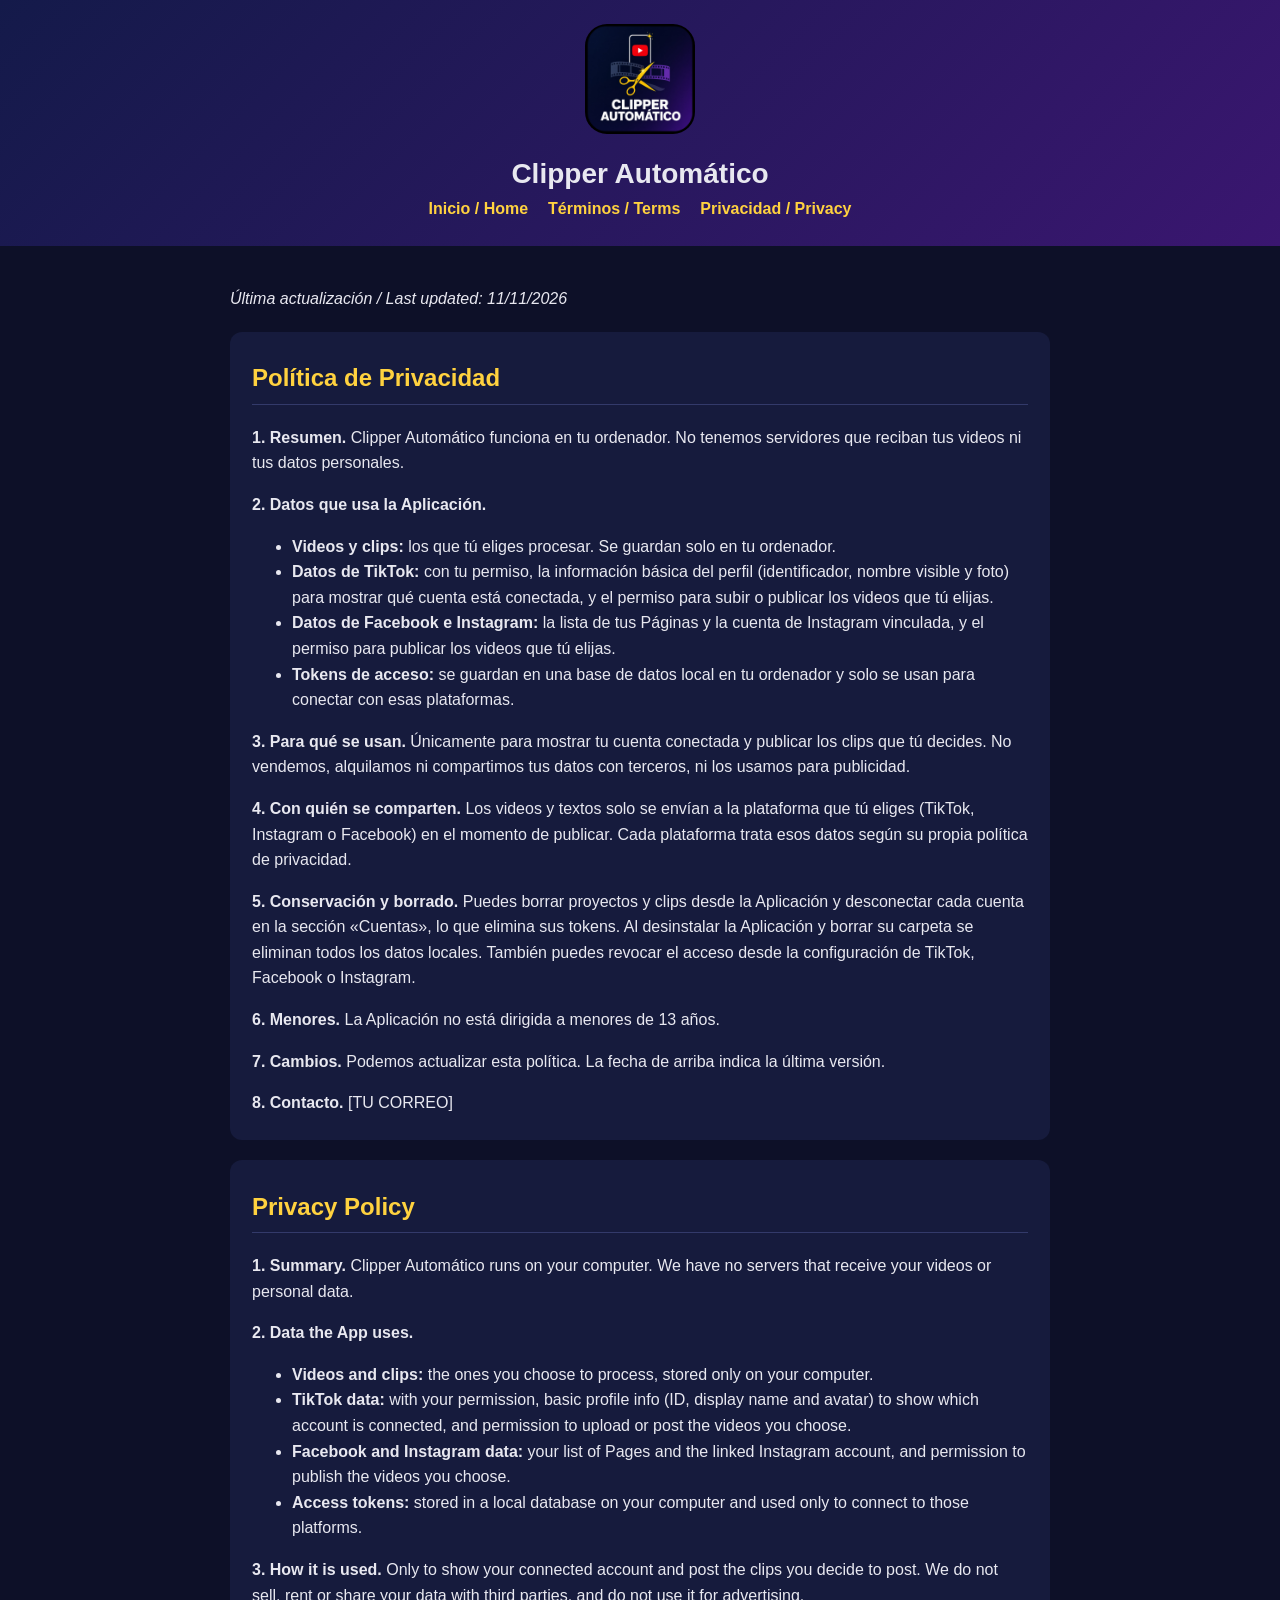
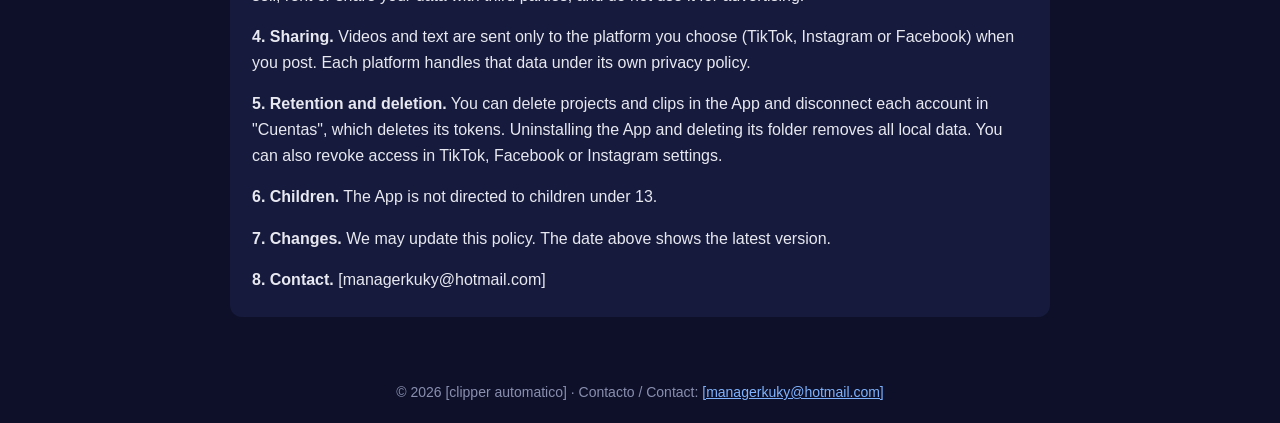
==== privacidad.html @ 4ffb8139 "Add files via upload" ====
<!doctype html><html lang="es"><head><meta charset="utf-8"><meta name="viewport" content="width=device-width,initial-scale=1"><link rel="stylesheet" href="style.css"><title>Política de Privacidad - Clipper Automático</title></head><body><header><img src="logo.png" alt="Clipper Automático"><h1>Clipper Automático</h1><nav><a href="index.html">Inicio / Home</a><a href="terminos.html">Términos / Terms</a><a href="privacidad.html">Privacidad / Privacy</a></nav></header><main>
<p><i>Última actualización / Last updated: 11/11/2026</i></p>
<div class="lang"><h2>Política de Privacidad</h2>
<p><b>1. Resumen.</b> Clipper Automático funciona en tu ordenador. No tenemos servidores que reciban tus videos ni tus datos personales.</p>
<p><b>2. Datos que usa la Aplicación.</b></p>
<ul><li><b>Videos y clips:</b> los que tú eliges procesar. Se guardan solo en tu ordenador.</li>
<li><b>Datos de TikTok:</b> con tu permiso, la información básica del perfil (identificador, nombre visible y foto) para mostrar qué cuenta está conectada, y el permiso para subir o publicar los videos que tú elijas.</li>
<li><b>Datos de Facebook e Instagram:</b> la lista de tus Páginas y la cuenta de Instagram vinculada, y el permiso para publicar los videos que tú elijas.</li>
<li><b>Tokens de acceso:</b> se guardan en una base de datos local en tu ordenador y solo se usan para conectar con esas plataformas.</li></ul>
<p><b>3. Para qué se usan.</b> Únicamente para mostrar tu cuenta conectada y publicar los clips que tú decides. No vendemos, alquilamos ni compartimos tus datos con terceros, ni los usamos para publicidad.</p>
<p><b>4. Con quién se comparten.</b> Los videos y textos solo se envían a la plataforma que tú eliges (TikTok, Instagram o Facebook) en el momento de publicar. Cada plataforma trata esos datos según su propia política de privacidad.</p>
<p><b>5. Conservación y borrado.</b> Puedes borrar proyectos y clips desde la Aplicación y desconectar cada cuenta en la sección «Cuentas», lo que elimina sus tokens. Al desinstalar la Aplicación y borrar su carpeta se eliminan todos los datos locales. También puedes revocar el acceso desde la configuración de TikTok, Facebook o Instagram.</p>
<p><b>6. Menores.</b> La Aplicación no está dirigida a menores de 13 años.</p>
<p><b>7. Cambios.</b> Podemos actualizar esta política. La fecha de arriba indica la última versión.</p>
<p><b>8. Contacto.</b> [TU CORREO]</p></div>
<div class="lang"><h2>Privacy Policy</h2>
<p><b>1. Summary.</b> Clipper Automático runs on your computer. We have no servers that receive your videos or personal data.</p>
<p><b>2. Data the App uses.</b></p>
<ul><li><b>Videos and clips:</b> the ones you choose to process, stored only on your computer.</li>
<li><b>TikTok data:</b> with your permission, basic profile info (ID, display name and avatar) to show which account is connected, and permission to upload or post the videos you choose.</li>
<li><b>Facebook and Instagram data:</b> your list of Pages and the linked Instagram account, and permission to publish the videos you choose.</li>
<li><b>Access tokens:</b> stored in a local database on your computer and used only to connect to those platforms.</li></ul>
<p><b>3. How it is used.</b> Only to show your connected account and post the clips you decide to post. We do not sell, rent or share your data with third parties, and do not use it for advertising.</p>
<p><b>4. Sharing.</b> Videos and text are sent only to the platform you choose (TikTok, Instagram or Facebook) when you post. Each platform handles that data under its own privacy policy.</p>
<p><b>5. Retention and deletion.</b> You can delete projects and clips in the App and disconnect each account in "Cuentas", which deletes its tokens. Uninstalling the App and deleting its folder removes all local data. You can also revoke access in TikTok, Facebook or Instagram settings.</p>
<p><b>6. Children.</b> The App is not directed to children under 13.</p>
<p><b>7. Changes.</b> We may update this policy. The date above shows the latest version.</p>
<p><b>8. Contact.</b> [managerkuky@hotmail.com]</p></div>
</main><footer>© 2026 [clipper automatico] · Contacto / Contact: <a href="mailto:[managerkuky@hotmail.com]">[managerkuky@hotmail.com]</a></footer></body></html>
---- style.css ----
body{margin:0;font-family:Segoe UI,Arial,sans-serif;background:#0d1028;color:#e8e8f0;line-height:1.6}
header{background:linear-gradient(135deg,#141a4a,#3a1670);padding:24px;text-align:center}
header img{width:110px;border-radius:22px}
header h1{margin:10px 0 0;font-size:28px}
nav a{color:#ffd23f;margin:0 10px;text-decoration:none;font-weight:600}
main{max-width:820px;margin:0 auto;padding:24px}
h2{color:#ffd23f;border-bottom:1px solid #333a6a;padding-bottom:6px}
.lang{background:#161b3d;border-radius:12px;padding:8px 22px;margin:20px 0}
footer{text-align:center;color:#8a8fb0;padding:20px;font-size:14px}
a{color:#7fb3ff}
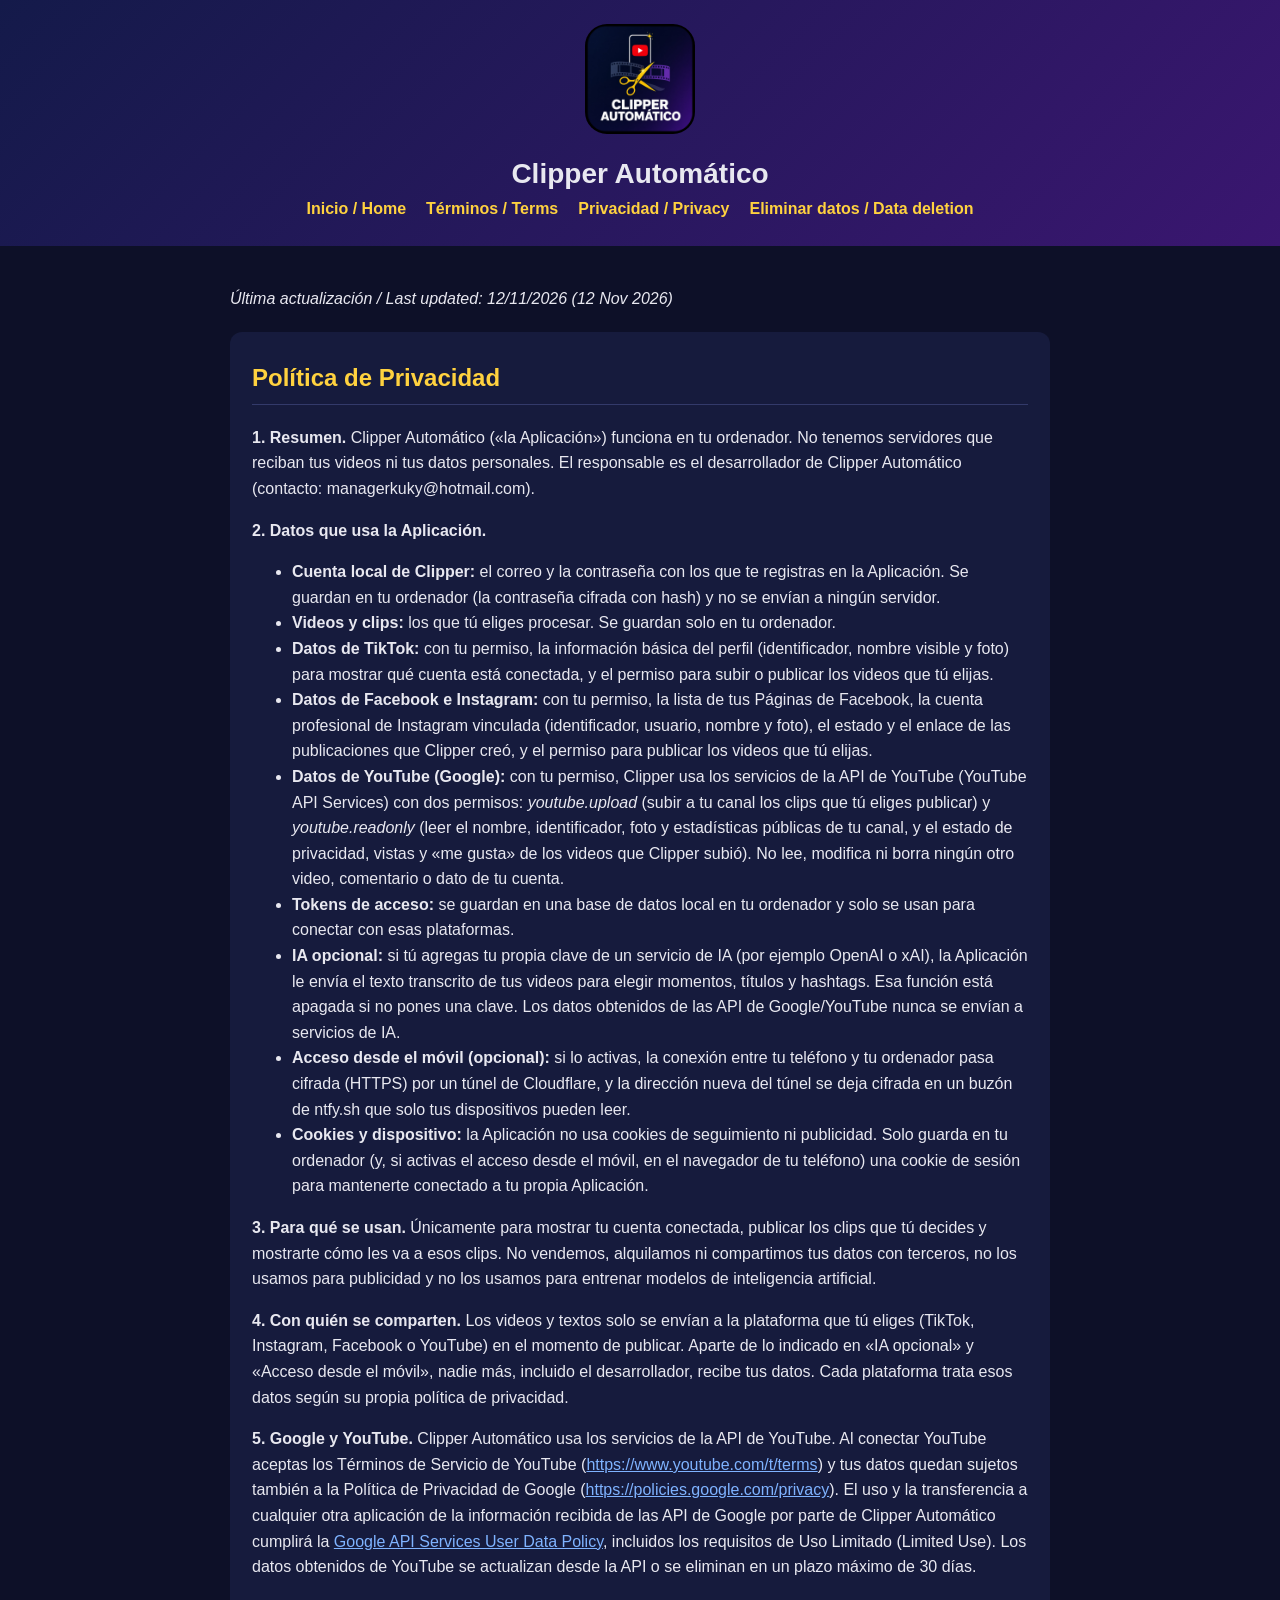
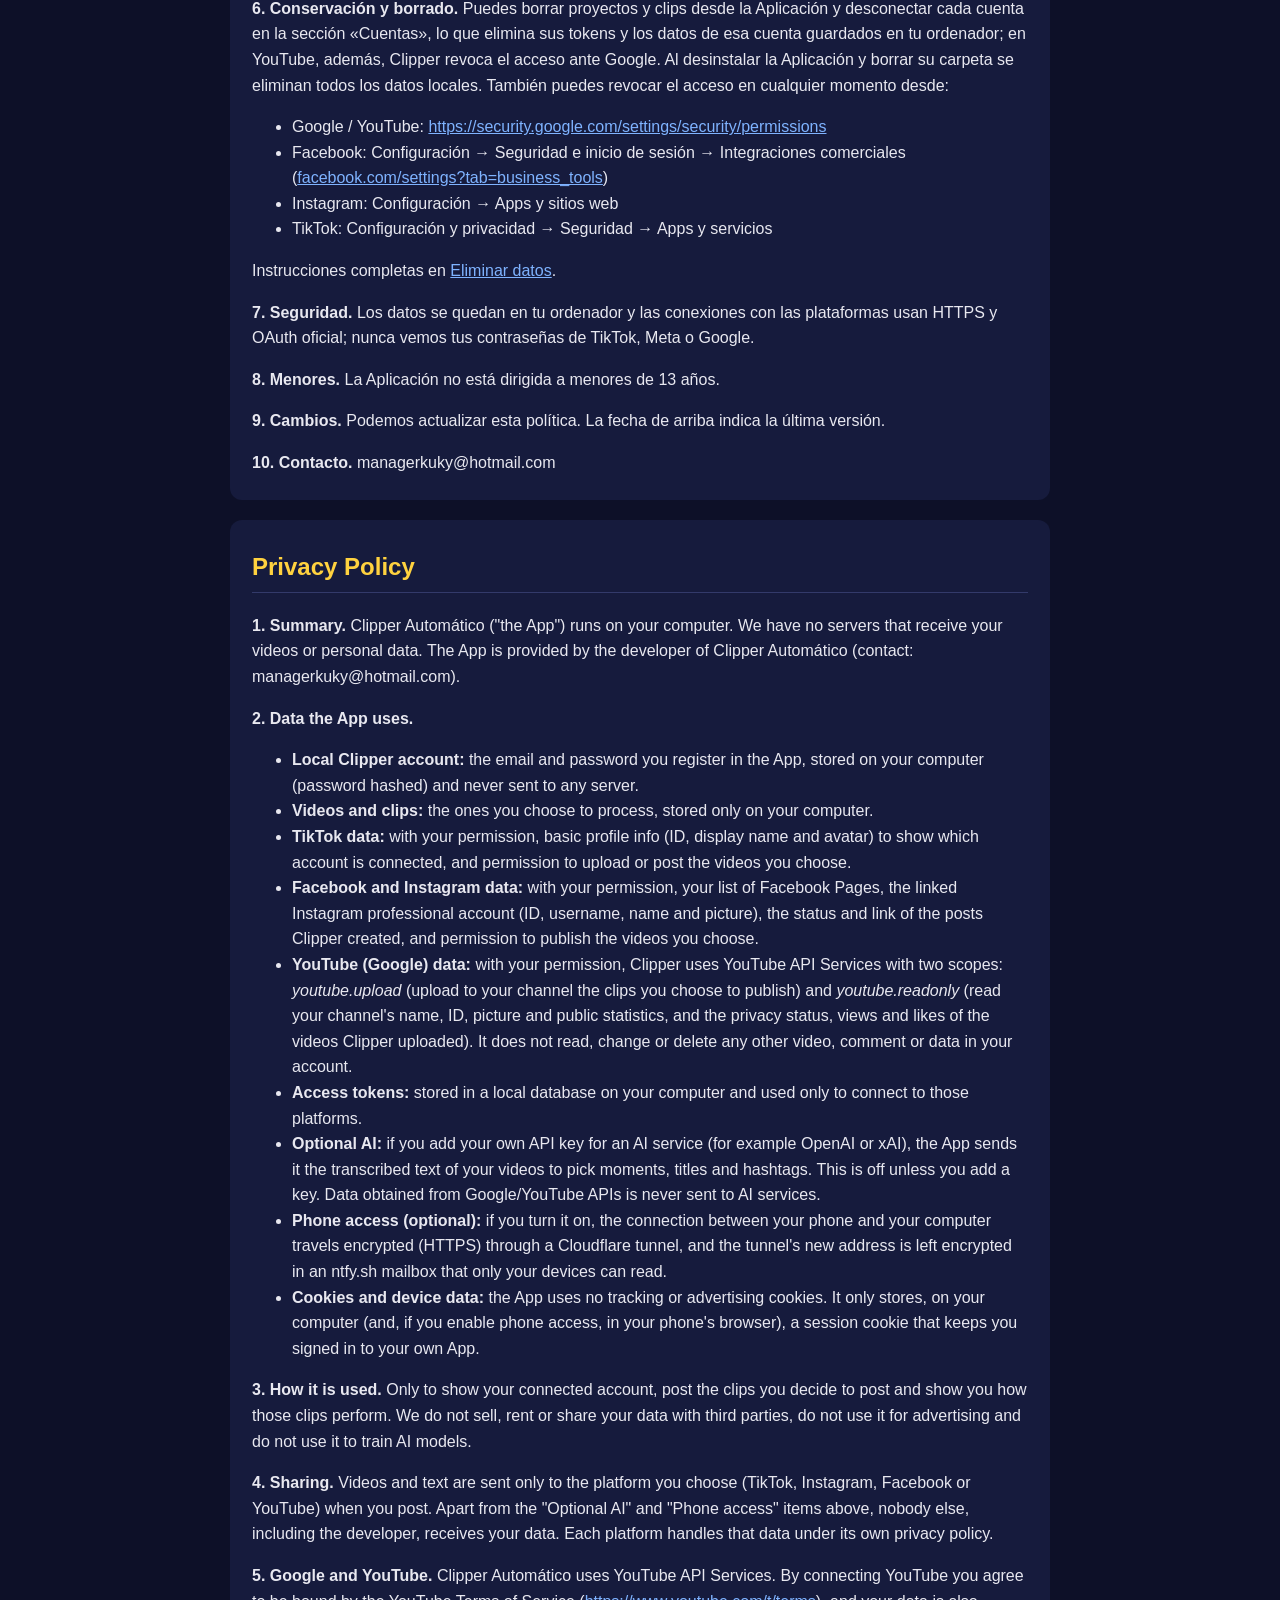
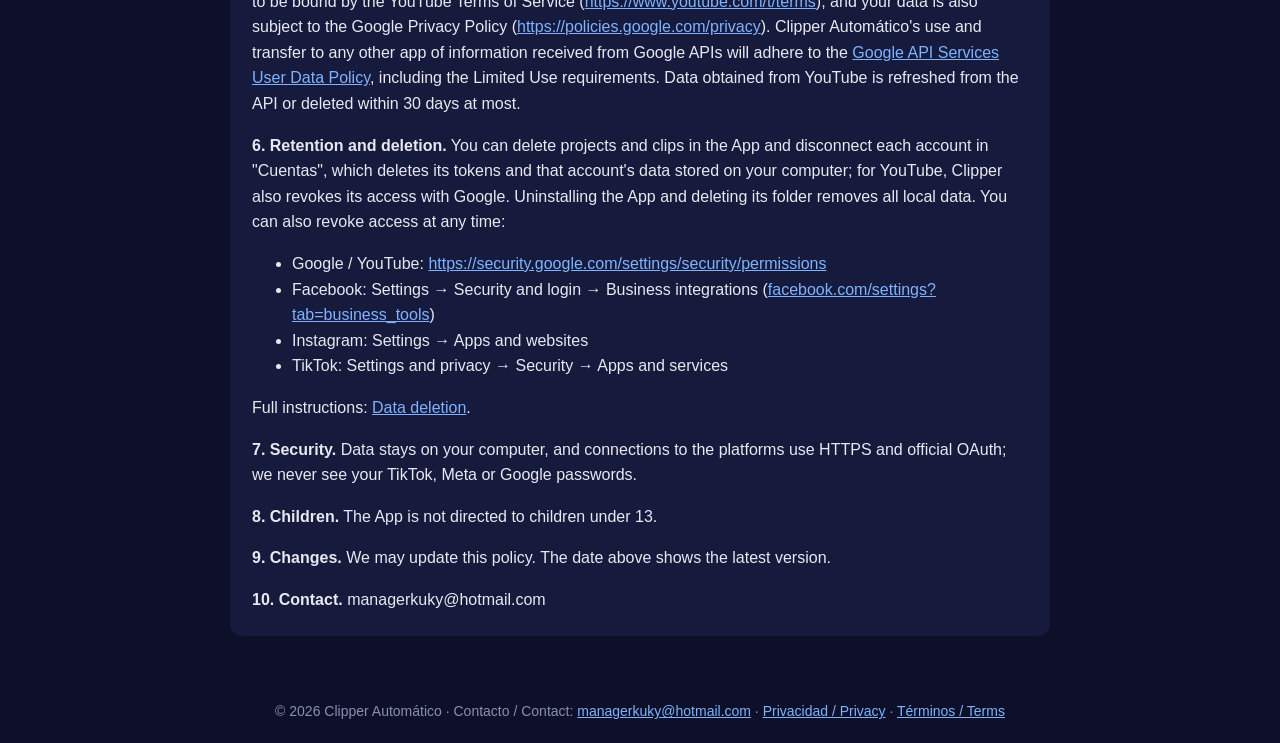
==== commit df0dc4cf: "Actualiza la web pública: privacidad, términos y página de eliminación de datos" ====
--- a/privacidad.html
+++ b/privacidad.html
@@ -1,29 +1,53 @@
-<!doctype html><html lang="es"><head><meta charset="utf-8"><meta name="viewport" content="width=device-width,initial-scale=1"><link rel="stylesheet" href="style.css"><title>Política de Privacidad - Clipper Automático</title></head><body><header><img src="logo.png" alt="Clipper Automático"><h1>Clipper Automático</h1><nav><a href="index.html">Inicio / Home</a><a href="terminos.html">Términos / Terms</a><a href="privacidad.html">Privacidad / Privacy</a></nav></header><main>
-<p><i>Última actualización / Last updated: 11/11/2026</i></p>
+<!doctype html><html lang="es"><head><meta charset="utf-8"><meta name="viewport" content="width=device-width,initial-scale=1"><link rel="stylesheet" href="style.css"><title>Política de Privacidad - Clipper Automático</title></head><body><header><img src="logo.png" alt="Clipper Automático"><h1>Clipper Automático</h1><nav><a href="index.html">Inicio / Home</a><a href="terminos.html">Términos / Terms</a><a href="privacidad.html">Privacidad / Privacy</a><a href="eliminar-datos.html">Eliminar datos / Data deletion</a></nav></header><main>
+<p><i>Última actualización / Last updated: 12/11/2026 (12 Nov 2026)</i></p>
 <div class="lang"><h2>Política de Privacidad</h2>
-<p><b>1. Resumen.</b> Clipper Automático funciona en tu ordenador. No tenemos servidores que reciban tus videos ni tus datos personales.</p>
+<p><b>1. Resumen.</b> Clipper Automático («la Aplicación») funciona en tu ordenador. No tenemos servidores que reciban tus videos ni tus datos personales. El responsable es el desarrollador de Clipper Automático (contacto: managerkuky@hotmail.com).</p>
 <p><b>2. Datos que usa la Aplicación.</b></p>
-<ul><li><b>Videos y clips:</b> los que tú eliges procesar. Se guardan solo en tu ordenador.</li>
+<ul><li><b>Cuenta local de Clipper:</b> el correo y la contraseña con los que te registras en la Aplicación. Se guardan en tu ordenador (la contraseña cifrada con hash) y no se envían a ningún servidor.</li>
+<li><b>Videos y clips:</b> los que tú eliges procesar. Se guardan solo en tu ordenador.</li>
 <li><b>Datos de TikTok:</b> con tu permiso, la información básica del perfil (identificador, nombre visible y foto) para mostrar qué cuenta está conectada, y el permiso para subir o publicar los videos que tú elijas.</li>
-<li><b>Datos de Facebook e Instagram:</b> la lista de tus Páginas y la cuenta de Instagram vinculada, y el permiso para publicar los videos que tú elijas.</li>
-<li><b>Tokens de acceso:</b> se guardan en una base de datos local en tu ordenador y solo se usan para conectar con esas plataformas.</li></ul>
-<p><b>3. Para qué se usan.</b> Únicamente para mostrar tu cuenta conectada y publicar los clips que tú decides. No vendemos, alquilamos ni compartimos tus datos con terceros, ni los usamos para publicidad.</p>
-<p><b>4. Con quién se comparten.</b> Los videos y textos solo se envían a la plataforma que tú eliges (TikTok, Instagram o Facebook) en el momento de publicar. Cada plataforma trata esos datos según su propia política de privacidad.</p>
-<p><b>5. Conservación y borrado.</b> Puedes borrar proyectos y clips desde la Aplicación y desconectar cada cuenta en la sección «Cuentas», lo que elimina sus tokens. Al desinstalar la Aplicación y borrar su carpeta se eliminan todos los datos locales. También puedes revocar el acceso desde la configuración de TikTok, Facebook o Instagram.</p>
-<p><b>6. Menores.</b> La Aplicación no está dirigida a menores de 13 años.</p>
-<p><b>7. Cambios.</b> Podemos actualizar esta política. La fecha de arriba indica la última versión.</p>
-<p><b>8. Contacto.</b> [TU CORREO]</p></div>
+<li><b>Datos de Facebook e Instagram:</b> con tu permiso, la lista de tus Páginas de Facebook, la cuenta profesional de Instagram vinculada (identificador, usuario, nombre y foto), el estado y el enlace de las publicaciones que Clipper creó, y el permiso para publicar los videos que tú elijas.</li>
+<li><b>Datos de YouTube (Google):</b> con tu permiso, Clipper usa los servicios de la API de YouTube (YouTube API Services) con dos permisos: <i>youtube.upload</i> (subir a tu canal los clips que tú eliges publicar) y <i>youtube.readonly</i> (leer el nombre, identificador, foto y estadísticas públicas de tu canal, y el estado de privacidad, vistas y «me gusta» de los videos que Clipper subió). No lee, modifica ni borra ningún otro video, comentario o dato de tu cuenta.</li>
+<li><b>Tokens de acceso:</b> se guardan en una base de datos local en tu ordenador y solo se usan para conectar con esas plataformas.</li>
+<li><b>IA opcional:</b> si tú agregas tu propia clave de un servicio de IA (por ejemplo OpenAI o xAI), la Aplicación le envía el texto transcrito de tus videos para elegir momentos, títulos y hashtags. Esa función está apagada si no pones una clave. Los datos obtenidos de las API de Google/YouTube nunca se envían a servicios de IA.</li>
+<li><b>Acceso desde el móvil (opcional):</b> si lo activas, la conexión entre tu teléfono y tu ordenador pasa cifrada (HTTPS) por un túnel de Cloudflare, y la dirección nueva del túnel se deja cifrada en un buzón de ntfy.sh que solo tus dispositivos pueden leer.</li>
+<li><b>Cookies y dispositivo:</b> la Aplicación no usa cookies de seguimiento ni publicidad. Solo guarda en tu ordenador (y, si activas el acceso desde el móvil, en el navegador de tu teléfono) una cookie de sesión para mantenerte conectado a tu propia Aplicación.</li></ul>
+<p><b>3. Para qué se usan.</b> Únicamente para mostrar tu cuenta conectada, publicar los clips que tú decides y mostrarte cómo les va a esos clips. No vendemos, alquilamos ni compartimos tus datos con terceros, no los usamos para publicidad y no los usamos para entrenar modelos de inteligencia artificial.</p>
+<p><b>4. Con quién se comparten.</b> Los videos y textos solo se envían a la plataforma que tú eliges (TikTok, Instagram, Facebook o YouTube) en el momento de publicar. Aparte de lo indicado en «IA opcional» y «Acceso desde el móvil», nadie más, incluido el desarrollador, recibe tus datos. Cada plataforma trata esos datos según su propia política de privacidad.</p>
+<p><b>5. Google y YouTube.</b> Clipper Automático usa los servicios de la API de YouTube. Al conectar YouTube aceptas los Términos de Servicio de YouTube (<a href="https://www.youtube.com/t/terms">https://www.youtube.com/t/terms</a>) y tus datos quedan sujetos también a la Política de Privacidad de Google (<a href="https://policies.google.com/privacy">https://policies.google.com/privacy</a>). El uso y la transferencia a cualquier otra aplicación de la información recibida de las API de Google por parte de Clipper Automático cumplirá la <a href="https://developers.google.com/terms/api-services-user-data-policy">Google API Services User Data Policy</a>, incluidos los requisitos de Uso Limitado (Limited Use). Los datos obtenidos de YouTube se actualizan desde la API o se eliminan en un plazo máximo de 30 días.</p>
+<p><b>6. Conservación y borrado.</b> Puedes borrar proyectos y clips desde la Aplicación y desconectar cada cuenta en la sección «Cuentas», lo que elimina sus tokens y los datos de esa cuenta guardados en tu ordenador; en YouTube, además, Clipper revoca el acceso ante Google. Al desinstalar la Aplicación y borrar su carpeta se eliminan todos los datos locales. También puedes revocar el acceso en cualquier momento desde:</p>
+<ul><li>Google / YouTube: <a href="https://security.google.com/settings/security/permissions">https://security.google.com/settings/security/permissions</a></li>
+<li>Facebook: Configuración → Seguridad e inicio de sesión → Integraciones comerciales (<a href="https://www.facebook.com/settings?tab=business_tools">facebook.com/settings?tab=business_tools</a>)</li>
+<li>Instagram: Configuración → Apps y sitios web</li>
+<li>TikTok: Configuración y privacidad → Seguridad → Apps y servicios</li></ul>
+<p>Instrucciones completas en <a href="eliminar-datos.html">Eliminar datos</a>.</p>
+<p><b>7. Seguridad.</b> Los datos se quedan en tu ordenador y las conexiones con las plataformas usan HTTPS y OAuth oficial; nunca vemos tus contraseñas de TikTok, Meta o Google.</p>
+<p><b>8. Menores.</b> La Aplicación no está dirigida a menores de 13 años.</p>
+<p><b>9. Cambios.</b> Podemos actualizar esta política. La fecha de arriba indica la última versión.</p>
+<p><b>10. Contacto.</b> managerkuky@hotmail.com</p></div>
 <div class="lang"><h2>Privacy Policy</h2>
-<p><b>1. Summary.</b> Clipper Automático runs on your computer. We have no servers that receive your videos or personal data.</p>
+<p><b>1. Summary.</b> Clipper Automático ("the App") runs on your computer. We have no servers that receive your videos or personal data. The App is provided by the developer of Clipper Automático (contact: managerkuky@hotmail.com).</p>
 <p><b>2. Data the App uses.</b></p>
-<ul><li><b>Videos and clips:</b> the ones you choose to process, stored only on your computer.</li>
+<ul><li><b>Local Clipper account:</b> the email and password you register in the App, stored on your computer (password hashed) and never sent to any server.</li>
+<li><b>Videos and clips:</b> the ones you choose to process, stored only on your computer.</li>
 <li><b>TikTok data:</b> with your permission, basic profile info (ID, display name and avatar) to show which account is connected, and permission to upload or post the videos you choose.</li>
-<li><b>Facebook and Instagram data:</b> your list of Pages and the linked Instagram account, and permission to publish the videos you choose.</li>
-<li><b>Access tokens:</b> stored in a local database on your computer and used only to connect to those platforms.</li></ul>
-<p><b>3. How it is used.</b> Only to show your connected account and post the clips you decide to post. We do not sell, rent or share your data with third parties, and do not use it for advertising.</p>
-<p><b>4. Sharing.</b> Videos and text are sent only to the platform you choose (TikTok, Instagram or Facebook) when you post. Each platform handles that data under its own privacy policy.</p>
-<p><b>5. Retention and deletion.</b> You can delete projects and clips in the App and disconnect each account in "Cuentas", which deletes its tokens. Uninstalling the App and deleting its folder removes all local data. You can also revoke access in TikTok, Facebook or Instagram settings.</p>
-<p><b>6. Children.</b> The App is not directed to children under 13.</p>
-<p><b>7. Changes.</b> We may update this policy. The date above shows the latest version.</p>
-<p><b>8. Contact.</b> [managerkuky@hotmail.com]</p></div>
-</main><footer>© 2026 [clipper automatico] · Contacto / Contact: <a href="mailto:[managerkuky@hotmail.com]">[managerkuky@hotmail.com]</a></footer></body></html>
+<li><b>Facebook and Instagram data:</b> with your permission, your list of Facebook Pages, the linked Instagram professional account (ID, username, name and picture), the status and link of the posts Clipper created, and permission to publish the videos you choose.</li>
+<li><b>YouTube (Google) data:</b> with your permission, Clipper uses YouTube API Services with two scopes: <i>youtube.upload</i> (upload to your channel the clips you choose to publish) and <i>youtube.readonly</i> (read your channel's name, ID, picture and public statistics, and the privacy status, views and likes of the videos Clipper uploaded). It does not read, change or delete any other video, comment or data in your account.</li>
+<li><b>Access tokens:</b> stored in a local database on your computer and used only to connect to those platforms.</li>
+<li><b>Optional AI:</b> if you add your own API key for an AI service (for example OpenAI or xAI), the App sends it the transcribed text of your videos to pick moments, titles and hashtags. This is off unless you add a key. Data obtained from Google/YouTube APIs is never sent to AI services.</li>
+<li><b>Phone access (optional):</b> if you turn it on, the connection between your phone and your computer travels encrypted (HTTPS) through a Cloudflare tunnel, and the tunnel's new address is left encrypted in an ntfy.sh mailbox that only your devices can read.</li>
+<li><b>Cookies and device data:</b> the App uses no tracking or advertising cookies. It only stores, on your computer (and, if you enable phone access, in your phone's browser), a session cookie that keeps you signed in to your own App.</li></ul>
+<p><b>3. How it is used.</b> Only to show your connected account, post the clips you decide to post and show you how those clips perform. We do not sell, rent or share your data with third parties, do not use it for advertising and do not use it to train AI models.</p>
+<p><b>4. Sharing.</b> Videos and text are sent only to the platform you choose (TikTok, Instagram, Facebook or YouTube) when you post. Apart from the "Optional AI" and "Phone access" items above, nobody else, including the developer, receives your data. Each platform handles that data under its own privacy policy.</p>
+<p><b>5. Google and YouTube.</b> Clipper Automático uses YouTube API Services. By connecting YouTube you agree to be bound by the YouTube Terms of Service (<a href="https://www.youtube.com/t/terms">https://www.youtube.com/t/terms</a>), and your data is also subject to the Google Privacy Policy (<a href="https://policies.google.com/privacy">https://policies.google.com/privacy</a>). Clipper Automático's use and transfer to any other app of information received from Google APIs will adhere to the <a href="https://developers.google.com/terms/api-services-user-data-policy">Google API Services User Data Policy</a>, including the Limited Use requirements. Data obtained from YouTube is refreshed from the API or deleted within 30 days at most.</p>
+<p><b>6. Retention and deletion.</b> You can delete projects and clips in the App and disconnect each account in "Cuentas", which deletes its tokens and that account's data stored on your computer; for YouTube, Clipper also revokes its access with Google. Uninstalling the App and deleting its folder removes all local data. You can also revoke access at any time:</p>
+<ul><li>Google / YouTube: <a href="https://security.google.com/settings/security/permissions">https://security.google.com/settings/security/permissions</a></li>
+<li>Facebook: Settings → Security and login → Business integrations (<a href="https://www.facebook.com/settings?tab=business_tools">facebook.com/settings?tab=business_tools</a>)</li>
+<li>Instagram: Settings → Apps and websites</li>
+<li>TikTok: Settings and privacy → Security → Apps and services</li></ul>
+<p>Full instructions: <a href="eliminar-datos.html">Data deletion</a>.</p>
+<p><b>7. Security.</b> Data stays on your computer, and connections to the platforms use HTTPS and official OAuth; we never see your TikTok, Meta or Google passwords.</p>
+<p><b>8. Children.</b> The App is not directed to children under 13.</p>
+<p><b>9. Changes.</b> We may update this policy. The date above shows the latest version.</p>
+<p><b>10. Contact.</b> managerkuky@hotmail.com</p></div>
+</main><footer>© 2026 Clipper Automático · Contacto / Contact: <a href="mailto:managerkuky@hotmail.com">managerkuky@hotmail.com</a> · <a href="privacidad.html">Privacidad / Privacy</a> · <a href="terminos.html">Términos / Terms</a></footer></body></html>
